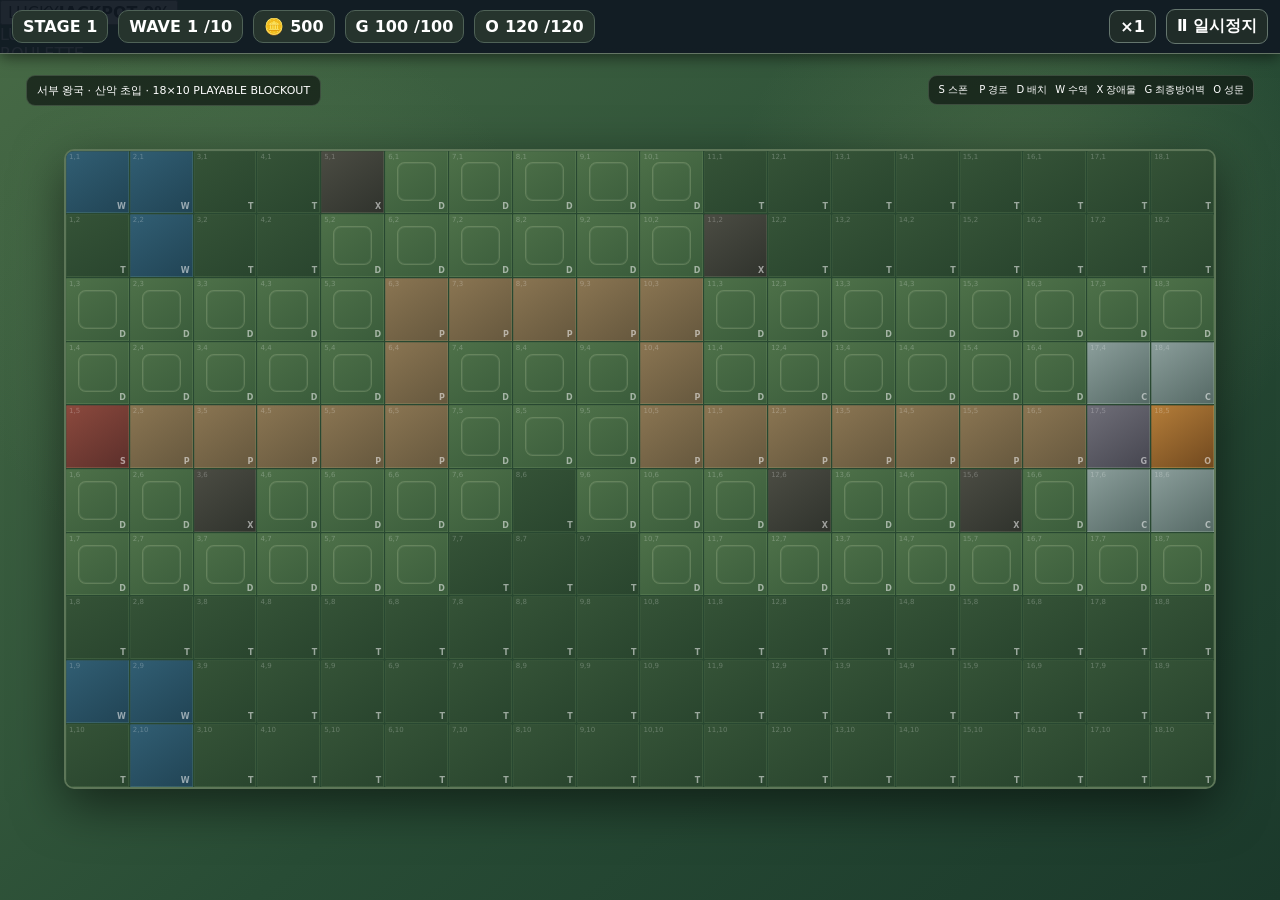
==== app/src/main/assets/index.html @ d170547a "ui: add Lucky Roulette overlay" ====
<!doctype html>
<html lang="ko">
<head>
<meta charset="utf-8">
<meta name="viewport" content="width=device-width,initial-scale=1,user-scalable=no,viewport-fit=cover">
<title>Lucky Girls Stage 1 Playable</title>
<link rel="stylesheet" href="css/game.css">
</head>
<body>
<div id="app">
<header id="topHUD">
  <div class="hudBox">STAGE 1</div>
  <div class="hudBox tdHud">WAVE <span id="wave">1</span>/10</div>
  <div class="hudBox tdHud">🪙 <span id="gold">500</span></div>
  <div class="hudBox tdHud">G <span id="gHp">100</span>/100</div>
  <div class="hudBox tdHud">O <span id="oHp">120</span>/120</div>
  <div class="hudGrow"></div>
  <button class="hudBtn" id="speed">×1</button>
  <button class="hudBtn rpgOnlyControl" id="autoBattle">AUTO OFF</button>
  <button class="hudBtn" id="pause">Ⅱ 일시정지</button>
</header>
<main id="battlefield">
  <div id="stageBanner">서부 왕국 · 산악 초입 · 18×10 PLAYABLE BLOCKOUT</div>
  <div id="legend">S 스폰 <span>P 경로</span><span>D 배치</span><span>W 수역</span><span>X 장애물</span><span>G 최종방어벽</span><span>O 성문</span></div>
  <div id="mapFrame">
    <div id="grid"><div id="unitLayer"></div><div id="enemyLayer"></div><div id="fxLayer"></div></div>
  </div>
</main>
<section id="rpgScreen" aria-hidden="true">
  <div id="rpgTransition" class="rpgTransition">
    <div id="rpgTransitionMessage"></div>
  </div>
  <div id="rpgArena">
    <div id="rpgBossStatus">
      <div id="rpgBossStatusLine"><strong id="rpgBossName">철각왕 브라움</strong><span id="rpgPhaseLabel">PHASE 1</span><span id="rpgBossHpText">0/0</span></div>
      <div id="rpgBossTopBar"><i id="rpgBossBarFill"></i></div>
    </div>
    <div id="rpgBoss">
      <div id="rpgBossBody">BOSS</div>
    </div>
    <div id="rpgHeroRow"></div>
  </div>
</section>
<div id="bottomUI">
  <button id="closeBottom">✕</button>
  <div id="contextTitle"></div>
  <div id="actions"></div>
</div>
<button id="luckyRouletteButton" class="luckyRouletteButton tdHud"><span>LUCKY</span><strong>JACKPOT <b id="luckyJackpotPct">0%</b></strong></button>
<div id="luckyModal" class="luckyModal" aria-hidden="true"><div class="luckyPanel"><div id="luckyWheel" class="luckyWheel"><div class="luckyWheelCore">LUCKY<br>ROULETTE</div></div><h2 id="luckyResultTitle">LUCKY ROULETTE</h2><div id="luckyResultSub">JACKPOT <b id="luckyModalPct">0%</b></div><div id="luckyRewardChoices" class="luckyRewardChoices"></div><button id="luckySpinButton" class="luckySpinButton">SPIN</button></div><div id="luckyFireworks" class="luckyFireworks"></div></div>
<div id="toast"></div>\n<div id="bossWarning"><div id="bossWarningTitle">⚠ WARNING</div><div id="bossWarningSub"></div></div>
</div>
<script src="js/game.js"></script>
</body>
</html>
---- app/src/main/assets/css/game.css ----
:root{
 --top:54px;--bottom:116px;
 --safe-top:env(safe-area-inset-top,0px);
 --safe-right:env(safe-area-inset-right,0px);
 --safe-bottom:env(safe-area-inset-bottom,0px);
 --safe-left:env(safe-area-inset-left,0px);
}
*{box-sizing:border-box}
html,body{margin:0;width:100%;height:100%;overflow:hidden;background:#15251c;color:#fff;font-family:system-ui,-apple-system,sans-serif;touch-action:manipulation}
button{font:inherit}
#app{width:100%;height:100%;position:relative;background:linear-gradient(#355e45,#203c2d 58%,#13251b)}
#topHUD{position:fixed;z-index:50;left:0;right:0;top:0;height:var(--top);display:flex;align-items:center;gap:10px;padding:6px 12px;background:#111923ef;border-bottom:1px solid #647565;box-shadow:0 3px 14px #0008}
.hudBox{display:flex;align-items:center;gap:6px;padding:6px 10px;border-radius:10px;background:#26342d;border:1px solid #4f6257;font-weight:800;white-space:nowrap}
.hudGrow{flex:1}
.hudBtn{border:1px solid #65766e;background:#202c28;color:white;border-radius:9px;padding:6px 10px;font-weight:900}
#battlefield{position:absolute;left:0;right:0;top:var(--top);bottom:0;overflow:hidden;background:
radial-gradient(circle at 20% 30%,#60875b55,transparent 25%),
radial-gradient(circle at 80% 20%,#7a976055,transparent 24%),
linear-gradient(140deg,#466945,#284c35 55%,#1b392b)}
#mapFrame{position:absolute;left:2.5%;right:2.5%;top:3%;bottom:5%;display:flex;align-items:center;justify-content:center}
#grid{position:relative;display:grid;grid-template-columns:repeat(18,1fr);grid-template-rows:repeat(10,1fr);gap:1px;width:min(94vw,calc(90vh * 1.8));aspect-ratio:18/10;border:2px solid #8ba07a88;border-radius:10px;overflow:hidden;box-shadow:0 16px 50px #0008;background:#284831}
.cell{position:relative;min-width:0;min-height:0;background:#40633d;border:1px solid #62805a33}
.cell.t{background:linear-gradient(145deg,#355337,#29452e)}
.cell.w{background:linear-gradient(145deg,#315e73,#214455)}
.cell.x{background:linear-gradient(145deg,#4b4c43,#30332d)}
.cell.d{background:linear-gradient(145deg,#4e7149,#3a5c3b)}
.cell.d:after{content:'';position:absolute;inset:18%;border:1px solid #b8cc9f44;border-radius:20%;box-shadow:inset 0 0 0 1px #ffffff10}
.cell.p{background:linear-gradient(145deg,#8a7552,#66583e)}
.cell.s{background:linear-gradient(145deg,#8b493d,#5c2f2b)}
.cell.c{background:linear-gradient(145deg,#8b9e9b,#556965)}
.cell.g{background:linear-gradient(145deg,#6f6e78,#464650)}
.cell.o{background:linear-gradient(145deg,#b47d39,#71491f)}
.cell.selected{outline:3px solid #ffe76b;outline-offset:-3px;z-index:5}
.cell.combo{box-shadow:inset 0 0 0 3px #ffd958,0 0 12px #ffd958aa;z-index:4}
.cell.deployable:not(.occupied){cursor:pointer}
.cell.deployable:not(.occupied):active{filter:brightness(1.25)}
.coord{position:absolute;left:2px;top:1px;font-size:7px;color:#ffffff42;pointer-events:none}
.tileLabel{position:absolute;right:2px;bottom:1px;font-size:8px;font-weight:900;color:#ffffff88}
#unitLayer,#enemyLayer,#fxLayer{position:absolute;inset:0;pointer-events:none}
.unitToken{position:absolute;transform:translate(-50%,-50%);width:4.8%;aspect-ratio:1;border-radius:50%;display:flex;align-items:center;justify-content:center;font-weight:900;font-size:clamp(10px,1.4vw,18px);border:2px solid #fff8;box-shadow:0 3px 8px #0009;pointer-events:none}
.unitToken.basic{background:#377ac9}
.unitToken.tier2{background:#7758c8}
.unitToken.tier3{background:#b86a35;box-shadow:0 0 12px #ffbd6b99}
.unitToken.hero{background:#d5aa35;color:#251b08;box-shadow:0 0 15px #ffd953}
.enemyToken{position:absolute;transform:translate(-50%,-50%);width:3.4%;aspect-ratio:1;border-radius:45%;background:#743b75;border:2px solid #d996d8;box-shadow:0 0 12px #a64ca4;font-size:clamp(8px,1.1vw,14px);display:flex;align-items:center;justify-content:center;font-weight:900}
.enemyToken.midboss{width:4.8%;background:#81502e;border-color:#ffd087;box-shadow:0 0 16px #ffbb55}
.enemyToken.boss{width:4.8%;background:#8b382f;border-color:#ffb070;box-shadow:0 0 22px #e04b35}
.hpbar{position:absolute;left:8%;right:8%;top:-14%;height:5px;background:#211;border-radius:8px;overflow:hidden}
.hpbar i{display:block;height:100%;background:#62e36a}
#bottomUI{position:fixed;z-index:60;left:0;right:0;bottom:0;min-height:var(--bottom);padding:8px 12px;background:#111821f2;border-top:1px solid #5d6b66;box-shadow:0 -4px 18px #000a;display:none}
#bottomUI.on{display:block}
#contextTitle{font-weight:900;margin-bottom:7px}
#actions{display:flex;gap:8px;overflow-x:auto;padding-bottom:3px}
.action{min-width:142px;border:1px solid #71847c;background:#27342f;color:#fff;border-radius:11px;padding:9px;text-align:left}
.action b{display:block;font-size:14px}.action small{display:block;color:#b8c5bf;margin-top:3px}
.action.heroAction{border-color:#e0bd4d;background:#4a3b1e}
.action:disabled{opacity:.42}
#closeBottom{position:absolute;right:10px;top:7px;border:0;background:#26322e;color:#fff;border-radius:8px;padding:5px 9px}
#toast{position:fixed;z-index:130;left:50%;top:calc(var(--top) + 8px);transform:translateX(-50%);background:#111c19f2;border:1px solid #8ea49a;padding:7px 14px;border-radius:9px;display:none;font-weight:900;box-shadow:0 3px 16px #0009;animation:topAlertBlink .55s steps(2,end) infinite}
#legend{position:absolute;z-index:20;right:1.5%;top:2%;font-size:10px;background:#101813b8;padding:7px 9px;border-radius:9px;border:1px solid #6e826f66;pointer-events:none}
#legend span{margin-left:8px}
#stageBanner{position:absolute;z-index:20;left:1.5%;top:2%;background:#101813b8;padding:7px 10px;border-radius:9px;border:1px solid #6e826f66;font-size:11px}
@media (max-height:520px){:root{--top:46px;--bottom:100px}.hudBox{padding:4px 8px;font-size:12px}.hudBtn{padding:4px 8px}.action{min-width:126px;padding:6px}.action b{font-size:12px}.action small{font-size:10px}}

#bossWarning{position:fixed;z-index:140;left:50%;top:calc(var(--top) + 8px);transform:translateX(-50%);min-width:min(68vw,760px);max-width:82vw;text-align:center;padding:8px 18px;border:2px solid #ffb25e;background:#140d0df2;box-shadow:0 3px 20px #000a,0 0 18px #ff3d2455;opacity:0;pointer-events:none;border-radius:10px}
#bossWarning.on{opacity:1;animation:topAlertBlink .55s steps(2,end) infinite}
#bossWarningTitle{font-size:clamp(18px,2.2vw,30px);font-weight:1000;letter-spacing:.05em;color:#ffcf77;text-shadow:0 0 12px #ff5522}
#bossWarningSub{margin-top:2px;font-size:clamp(10px,1.1vw,15px);font-weight:900;color:#fff}
@keyframes topAlertBlink{0%,49%{filter:brightness(1)}50%,100%{filter:brightness(1.35)}}

.cell.moveTarget{box-shadow:inset 0 0 0 3px #72d8ff,0 0 12px #72d8ffaa;z-index:4}
.cell.comboPlacement{outline:4px solid #ffd84d;outline-offset:-4px;box-shadow:inset 0 0 18px #ffd84d99,0 0 18px #ffd84dcc;z-index:7}

.rpgHud{display:none}
#rpgScreen{position:absolute;left:0;right:0;top:var(--top);bottom:0;display:none;overflow:hidden;background:linear-gradient(#301f23,#1c1820 52%,#11151c)}
#rpgScreen.on{display:block}
#rpgArena{position:absolute;inset:0;background:radial-gradient(circle at 50% 22%,#8c4e3e55,transparent 28%),linear-gradient(180deg,#402b31,#171a20 65%,#0d1117)}
#rpgPhaseLabel{position:absolute;top:3%;left:50%;transform:translateX(-50%);font-size:clamp(12px,1.4vw,18px);font-weight:1000;letter-spacing:.12em;color:#ffce8a}
#rpgBoss{position:absolute;left:50%;top:11%;transform:translateX(-50%);width:min(35vw,360px);text-align:center}
#rpgBossBody{margin:auto;width:42%;aspect-ratio:.72;border-radius:48% 48% 32% 32%;background:linear-gradient(#9e4b3b,#4c1f24);border:3px solid #e18a62;box-shadow:0 0 40px #db503966;display:flex;align-items:center;justify-content:center;font-weight:1000;font-size:clamp(18px,2.4vw,34px)}
#rpgBossBar{height:12px;margin-top:10px;background:#251316;border:1px solid #9d5e56;border-radius:8px;overflow:hidden}
#rpgBossBar i{display:block;height:100%;width:100%;background:linear-gradient(90deg,#b72f31,#e86a3d)}
#rpgHeroRow{position:absolute;left:6%;right:6%;bottom:5%;display:flex;justify-content:center;align-items:flex-end;gap:2%}
.rpgHeroCard{width:min(16vw,170px);min-width:100px;padding:8px;border:1px solid #6f7d86;border-radius:12px;background:#141b22e8;box-shadow:0 5px 18px #0009;text-align:center}
.rpgHeroCard.ko{opacity:.35;filter:grayscale(1)}
.rpgHeroFigure{margin:0 auto 5px;width:48%;aspect-ratio:.75;border-radius:45% 45% 28% 28%;background:linear-gradient(#d9b56e,#735028);border:2px solid #f0d18c;display:flex;align-items:center;justify-content:center;font-weight:1000;color:#251b08}
.rpgHeroName{font-weight:1000;font-size:13px}
.rpgHp,.rpgUlt{height:8px;margin-top:5px;background:#242b30;border-radius:5px;overflow:hidden}
.rpgHp i{display:block;height:100%;background:#5bd06a}
.rpgUlt i{display:block;height:100%;background:#e2bc46}
.rpgUltBtn{margin-top:6px;width:100%;padding:6px;border-radius:8px;border:1px solid #8d7940;background:#3d3219;color:#fff;font-weight:900}
.rpgUltBtn.ready{box-shadow:0 0 12px #ffd64f;animation:topAlertBlink .55s steps(2,end) infinite}
.rpgUltBtn:disabled{opacity:.4}
.rpgStatus{margin-top:4px;min-height:14px;font-size:10px;color:#c9d2d8}

.rpgTransition{position:absolute;inset:0;z-index:20;pointer-events:none;display:none}
.rpgTransition.on{display:block}
#rpgTransitionMessage{position:absolute;left:50%;top:calc(var(--top) + 10px);transform:translateX(-50%);padding:8px 18px;border-radius:10px;background:#121820f2;border:1px solid #8ea49a;font-weight:1000;letter-spacing:.04em;animation:topAlertBlink .55s steps(2,end) infinite;white-space:nowrap}
#rpgTransition.centerFlash #rpgTransitionMessage{top:50%;transform:translate(-50%,-50%);font-size:clamp(24px,4vw,48px);padding:14px 24px;border:2px solid #ffcc73;background:#1a1212f2;box-shadow:0 0 30px #ff6d3d66}
#rpgScreen.prep #rpgBoss{top:10%;transform:translateX(-50%) scale(.28)}
#rpgScreen.approach #rpgBoss{top:9%;transform:translateX(-50%) scale(.58)}
#rpgScreen.battle #rpgBoss{top:11%;transform:translateX(-50%) scale(1)}
#rpgScreen.prep #rpgHeroRow{bottom:6%}
#rpgScreen.prep .rpgHeroFigure{transform:rotateY(0deg) scale(1.02)}
#rpgScreen.approach .rpgHeroFigure,#rpgScreen.battle .rpgHeroFigure{transform:rotateY(180deg)}
#rpgScreen.transitionLock .rpgUltBtn{pointer-events:none}
#rpgBoss{transition:transform .45s ease,top .45s ease}
.rpgHeroFigure{transition:transform .35s ease}

/* RPG V1.1: one readable boss status panel, no duplicate tiny HUD */
#rpgBossStatus{position:absolute;z-index:12;left:12%;right:12%;top:2%;padding:7px 12px;border-radius:10px;background:#130f13e8;border:1px solid #9a6459;box-shadow:0 4px 16px #0009}
#rpgBossStatusLine{display:flex;align-items:center;gap:14px;font-size:clamp(12px,1.45vw,19px)}
#rpgBossStatusLine strong{font-size:clamp(15px,1.9vw,24px);flex:1}
#rpgBossHpText{font-weight:1000}
#rpgPhaseLabel{position:static;transform:none;font-size:clamp(11px,1.2vw,16px);color:#ffce8a}
#rpgBossTopBar{height:14px;margin-top:5px;background:#241015;border:1px solid #a65a54;border-radius:8px;overflow:hidden}
#rpgBossTopBar i{display:block;height:100%;width:100%;background:linear-gradient(90deg,#b52d31,#ec6b3c)}
#rpgBossBar{display:none}
#rpgBoss{top:14%}

/* TD boss defeat -> revival -> roar -> charge cinematic */
#battlefield.tdLocked{pointer-events:none}
.enemyToken.cinematicBoss{z-index:30;transition:transform .35s ease,filter .35s ease,box-shadow .35s ease}
.enemyToken.bossFallen{transform:translate(-50%,-50%) rotate(82deg) scale(.86);filter:brightness(.72)}
.enemyToken.bossRise{transform:translate(-50%,-50%) rotate(0deg) scale(1);box-shadow:0 0 30px #ff2d22,0 0 12px #ff0000 inset;filter:brightness(1.3)}
.enemyToken.bossRoar{animation:bossRoarShake .12s linear infinite;box-shadow:0 0 38px #ff3525}
.enemyToken.bossCharge{transition:left .8s cubic-bezier(.2,.8,.3,1),top .8s cubic-bezier(.2,.8,.3,1),transform .8s ease;transform:translate(-50%,-50%) scale(1.12)}
@keyframes bossRoarShake{0%,100%{margin-left:0}25%{margin-left:-5px}75%{margin-left:5px}}

/* 2s / 3s / 3s RPG scene pacing with fade out -> fade in */
#rpgArena,#rpgTransition{transition:opacity .35s ease}
#rpgScreen.sceneFade #rpgArena,#rpgScreen.sceneFade #rpgTransition{opacity:0}
#rpgScreen.prep #rpgBoss{top:15%}
#rpgScreen.approach #rpgBoss{top:14%}
#rpgScreen.battle #rpgBoss{top:14%}

/* RPG V1.2 boss charge / destruction / auto */
.rpgOnlyControl{display:none}
#autoBattle.on{border-color:#e6bd4b;background:#4a3a18;box-shadow:0 0 10px #e6bd4b66}
.enemyToken.bossCharge{
 transition:left 1.35s cubic-bezier(.12,.82,.25,1),top 1.35s cubic-bezier(.12,.82,.25,1),transform .2s ease !important;
 transform:translate(-50%,-50%) scale(1.18) !important;
 animation:bossChargePulse .16s linear infinite;
}
@keyframes bossChargePulse{0%,100%{filter:brightness(1.1)}50%{filter:brightness(1.55)}}
.unitToken.tdDestroyed{animation:tdUnitBreak .7s ease forwards}
.cell.tdStructureDestroyed{animation:tdStructureBreak .85s ease forwards}
@keyframes tdUnitBreak{
 0%{opacity:1;transform:translate(-50%,-50%) scale(1)}
 45%{opacity:1;transform:translate(-50%,-50%) scale(1.25) rotate(12deg);filter:brightness(1.8)}
 100%{opacity:0;transform:translate(-50%,-50%) scale(.2) rotate(55deg);filter:brightness(.5)}
}
@keyframes tdStructureBreak{
 0%{filter:brightness(1);box-shadow:inset 0 0 0 #0000}
 45%{filter:brightness(1.9);box-shadow:inset 0 0 22px #ff6b35}
 100%{filter:brightness(.35);box-shadow:inset 0 0 30px #160705}
}

/* UI spacing pass V1: full-bleed background, protected combat framing */
#topHUD{
 padding-left:calc(12px + var(--safe-left));
 padding-right:calc(12px + var(--safe-right));
 padding-top:calc(6px + var(--safe-top));
 height:calc(var(--top) + var(--safe-top));
}
#battlefield,#rpgScreen{top:calc(var(--top) + var(--safe-top))}

/* Keep the TD battlefield broad, but leave visual breathing room around units and edges. */
#mapFrame{
 left:calc(4% + var(--safe-left));
 right:calc(4% + var(--safe-right));
 top:5%;
 bottom:7%;
}
#grid{width:min(90vw,calc(84vh * 1.8))}
.unitToken{width:4.25%;font-size:clamp(9px,1.2vw,16px)}
.enemyToken{width:3.05%;font-size:clamp(8px,1vw,13px)}
.enemyToken.midboss,.enemyToken.boss{width:4.35%}
#stageBanner{left:calc(2% + var(--safe-left));top:2.5%}
#legend{right:calc(2% + var(--safe-right));top:2.5%}

/* Action sheet stays clear of gesture/navigation areas without pulling the map inward. */
#bottomUI{
 padding-left:calc(14px + var(--safe-left));
 padding-right:calc(14px + var(--safe-right));
 padding-bottom:calc(10px + var(--safe-bottom));
}
#actions{gap:10px}
.action{min-width:136px}

/* RPG: background remains full screen, combatants occupy a narrower central stage. */
#rpgBossStatus{
 left:calc(14% + var(--safe-left));
 right:calc(14% + var(--safe-right));
 top:2.5%;
}
#rpgScreen.battle #rpgBoss{top:16%;transform:translateX(-50%) scale(.90)}
#rpgScreen.approach #rpgBoss{top:15%;transform:translateX(-50%) scale(.54)}
#rpgScreen.prep #rpgBoss{top:16%;transform:translateX(-50%) scale(.26)}
#rpgHeroRow{
 left:calc(10% + var(--safe-left));
 right:calc(10% + var(--safe-right));
 bottom:calc(7% + var(--safe-bottom));
 gap:3%;
}
.rpgHeroCard{width:min(14.5vw,156px);min-width:94px;padding:7px}
.rpgHeroFigure{width:44%}
#rpgTransitionMessage{max-width:78vw;text-align:center;white-space:normal}

/* Landscape phones with short vertical space: prioritize separation over giant tokens/cards. */
@media (max-height:520px){
 #mapFrame{left:calc(4.5% + var(--safe-left));right:calc(4.5% + var(--safe-right));top:5%;bottom:8%}
 #grid{width:min(89vw,calc(82vh * 1.8))}
 .unitToken{width:4.1%}
 .enemyToken{width:2.95%}
 .enemyToken.midboss,.enemyToken.boss{width:4.2%}
 #rpgHeroRow{left:calc(11% + var(--safe-left));right:calc(11% + var(--safe-right));bottom:calc(6% + var(--safe-bottom));gap:3.2%}
 .rpgHeroCard{width:min(13.8vw,145px);min-width:88px;padding:6px}
 #rpgBossStatus{left:calc(15% + var(--safe-left));right:calc(15% + var(--safe-right))}
 #rpgScreen.battle #rpgBoss{top:17%;transform:translateX(-50%) scale(.86)}
}

/* TD combat effect engine V1 visual verification */
.enemyToken.hitFx-pierce{box-shadow:0 0 16px #b8e7ff,0 0 28px #7db9ff}
.enemyToken.hitFx-area{box-shadow:0 0 18px #ffd36f,0 0 34px #ff8b45}
.enemyToken.hitFx-dot{box-shadow:0 0 16px #d867ff,0 0 30px #9d38c7}
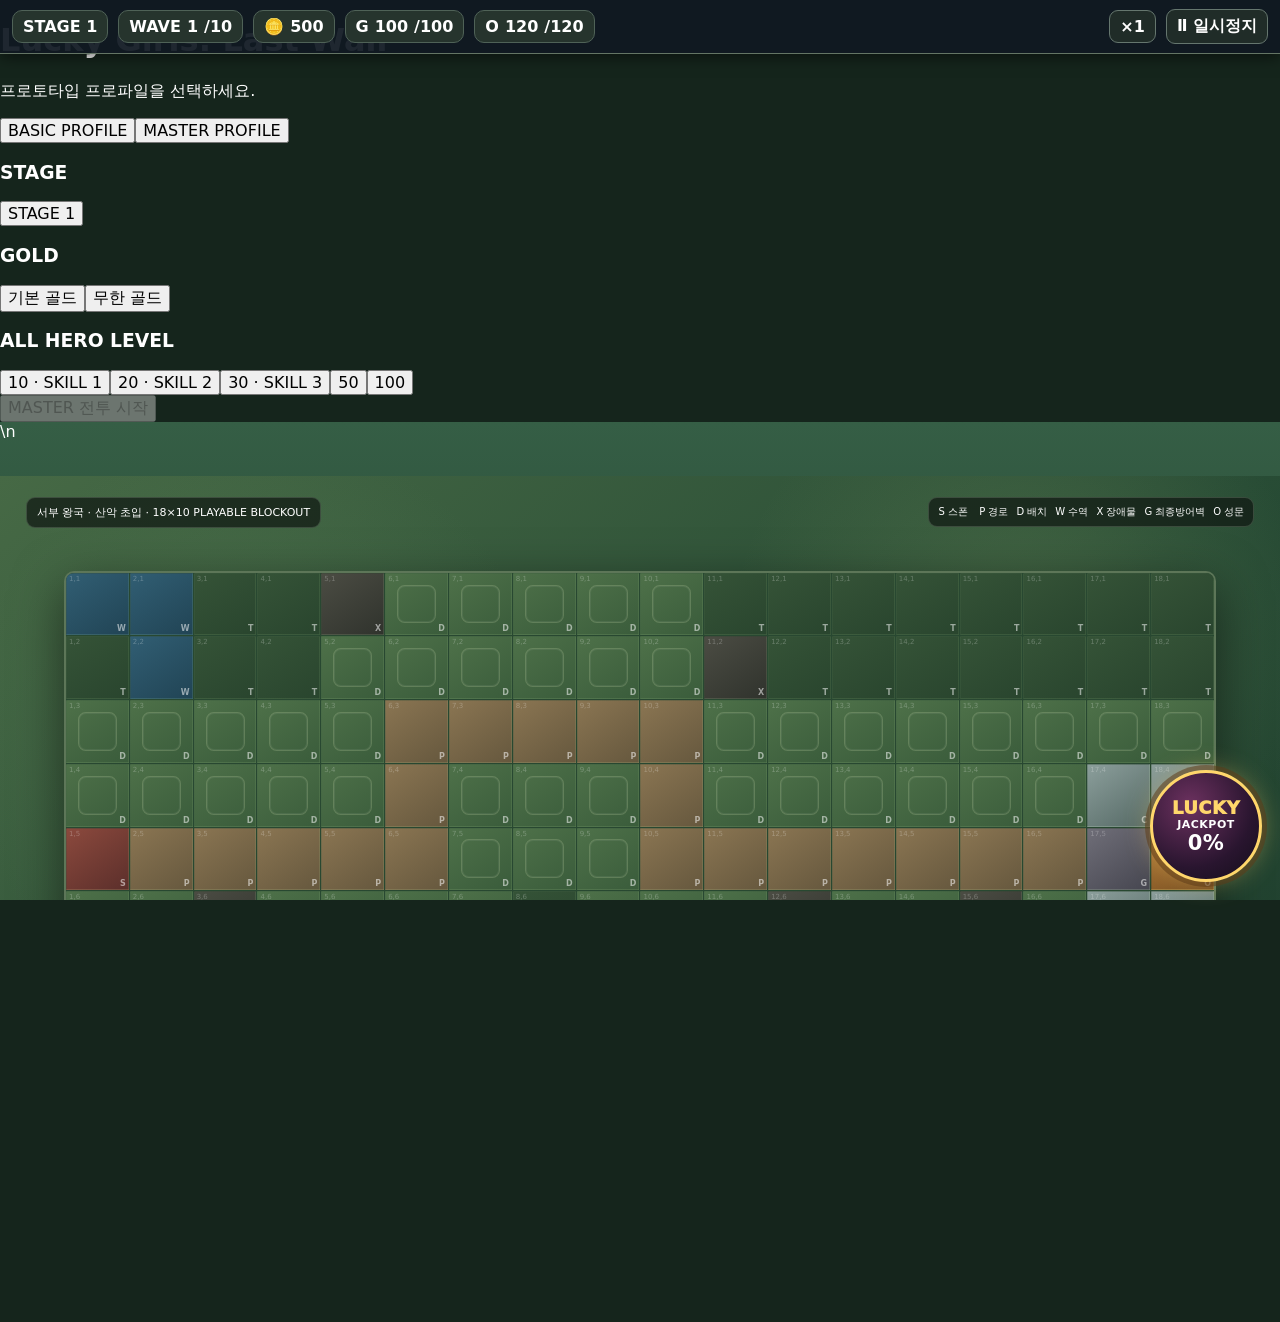
==== commit 94772018: "ui: add prototype profile and master setup lobby" ====
--- a/app/src/main/assets/index.html
+++ b/app/src/main/assets/index.html
@@ -7,7 +7,19 @@
 <link rel="stylesheet" href="css/game.css">
 </head>
 <body>
-<div id="app">
+<div id="prototypeLobby" class="prototypeLobby">
+ <div class="prototypeLobbyPanel">
+  <h1>Lucky Girls: Last Wall</h1><p id="profileStepText">프로토타입 프로파일을 선택하세요.</p>
+  <div id="profileChoice" class="prototypeChoices"><button data-profile="BASIC">BASIC PROFILE</button><button data-profile="MASTER">MASTER PROFILE</button></div>
+  <div id="masterSetup" class="masterSetup">
+   <h3>STAGE</h3><div class="prototypeChoices"><button class="selected" data-stage="1">STAGE 1</button></div>
+   <h3>GOLD</h3><div class="prototypeChoices"><button data-gold="BASIC">기본 골드</button><button data-gold="INFINITE">무한 골드</button></div>
+   <h3>ALL HERO LEVEL</h3><div class="prototypeChoices"><button data-level="10">10 · SKILL 1</button><button data-level="20">20 · SKILL 2</button><button data-level="30">30 · SKILL 3</button><button data-level="50">50</button><button data-level="100">100</button></div>
+   <button id="masterStart" class="prototypeStart" disabled>MASTER 전투 시작</button>
+  </div>
+ </div>
+</div>
+<div id="app" class="prototypeBattleHidden">
 <header id="topHUD">
   <div class="hudBox">STAGE 1</div>
   <div class="hudBox tdHud">WAVE <span id="wave">1</span>/10</div>
--- a/app/src/main/assets/css/game.css
+++ b/app/src/main/assets/css/game.css
@@ -224,3 +224,16 @@
 .enemyToken.hitFx-pierce{box-shadow:0 0 16px #b8e7ff,0 0 28px #7db9ff}
 .enemyToken.hitFx-area{box-shadow:0 0 18px #ffd36f,0 0 34px #ff8b45}
 .enemyToken.hitFx-dot{box-shadow:0 0 16px #d867ff,0 0 30px #9d38c7}
+
+/* Lucky Roulette V1 */
+.luckyRouletteButton{position:fixed;right:calc(18px + var(--safe-right));bottom:calc(18px + var(--safe-bottom));z-index:55;width:112px;height:112px;border-radius:50%;border:3px solid #ffd66b;background:radial-gradient(circle at 35% 30%,#6c315f,#29152f 62%,#130d19);color:#fff;box-shadow:0 0 0 5px #5c3a1888,0 0 26px #ffd66b66;font-weight:1000;letter-spacing:.03em}
+.luckyRouletteButton span{display:block;color:#ffd66b;font-size:18px}.luckyRouletteButton strong{display:block;font-size:11px}.luckyRouletteButton b{display:block;font-size:21px;color:#fff}
+.luckyModal{display:none;position:fixed;inset:0;z-index:100;background:#090710dc;align-items:center;justify-content:center}.luckyModal.on{display:flex}
+.luckyPanel{width:min(720px,90vw);min-height:420px;padding:24px;border:2px solid #ffd66b;border-radius:22px;background:linear-gradient(180deg,#29152f,#120d19);text-align:center;box-shadow:0 0 44px #ffd66b55}
+.luckyWheel{width:190px;height:190px;margin:0 auto 12px;border-radius:50%;border:8px solid #ffd66b;background:conic-gradient(#f3b43b 0 25%,#a650a0 25% 50%,#4f83d1 50% 75%,#31313a 75%);display:flex;align-items:center;justify-content:center;box-shadow:0 0 30px #0008}
+.luckyWheel.spinning{animation:luckySpin .95s cubic-bezier(.2,.8,.2,1) 2}.luckyWheelCore{width:92px;height:92px;border-radius:50%;background:#17101d;border:4px solid #fff;display:flex;align-items:center;justify-content:center;font-weight:1000;line-height:1.1}
+@keyframes luckySpin{to{transform:rotate(1080deg)}}
+.luckyRewardChoices{display:flex;flex-wrap:wrap;gap:10px;justify-content:center;margin:16px auto}.luckyRewardChoices button,.luckySpinButton{border:1px solid #ffd66b;border-radius:12px;background:#38213e;color:#fff;padding:12px 16px;font-weight:900}.luckyRewardChoices button{min-width:150px}.luckySpinButton{font-size:20px;min-width:160px}
+.luckyFireworks.on{position:absolute;inset:0;pointer-events:none;background:radial-gradient(circle at 20% 30%,#fff 0 2px,transparent 3px),radial-gradient(circle at 75% 25%,#ffd66b 0 3px,transparent 4px),radial-gradient(circle at 60% 70%,#fff 0 2px,transparent 3px);animation:luckyFireworks .7s ease 2}
+@keyframes luckyFireworks{0%{opacity:0;transform:scale(.5)}50%{opacity:1}100%{opacity:0;transform:scale(1.3)}}
+@media (max-height:520px){.luckyRouletteButton{width:86px;height:86px}.luckyRouletteButton span{font-size:14px}.luckyRouletteButton b{font-size:17px}.luckyPanel{min-height:330px;padding:12px}.luckyWheel{width:130px;height:130px}.luckyWheelCore{width:68px;height:68px;font-size:11px}}
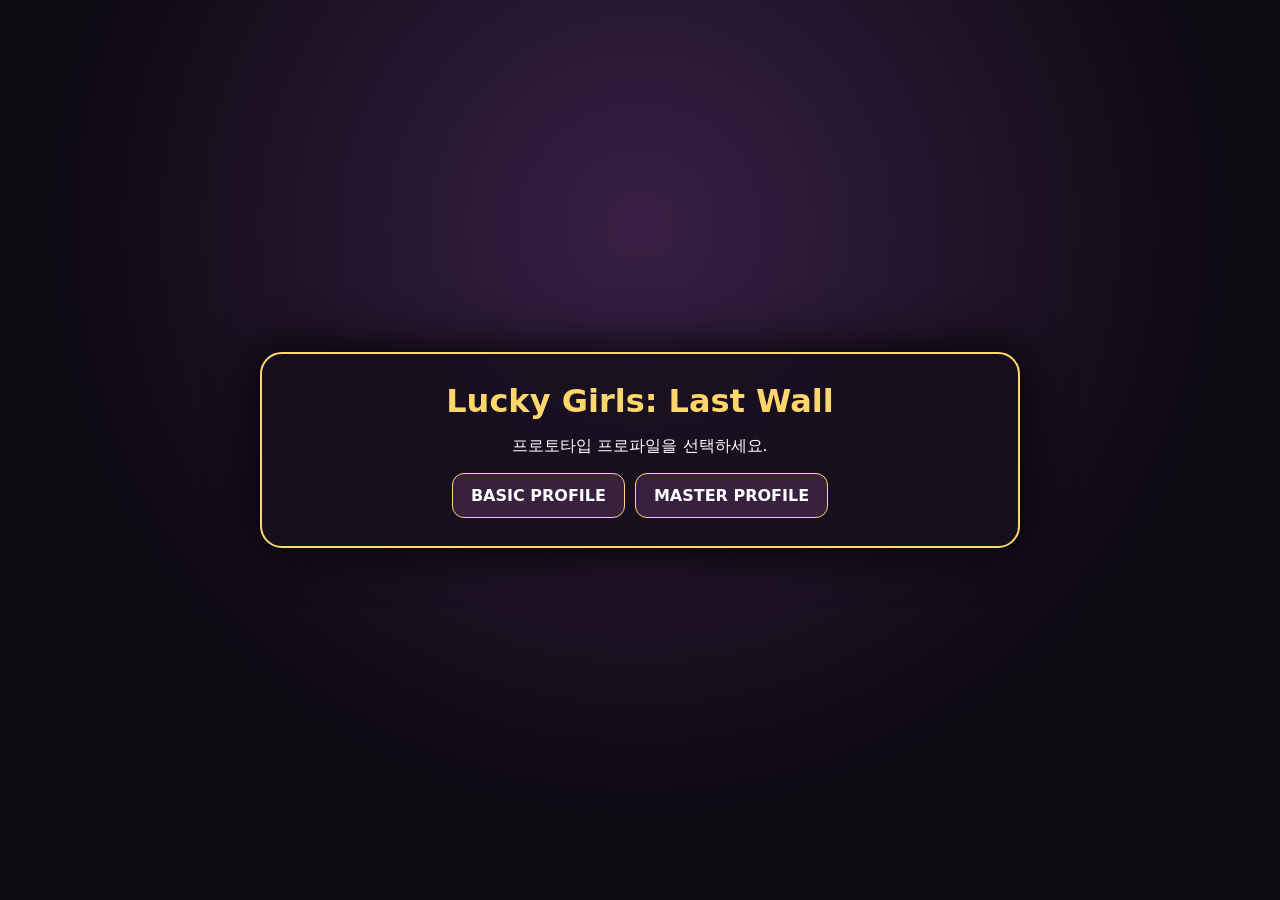
==== commit a7c8c0df: "ui: expose Stage 1-6 MASTER selector with planned stages locked" ====
--- a/app/src/main/assets/index.html
+++ b/app/src/main/assets/index.html
@@ -12,7 +12,7 @@
   <h1>Lucky Girls: Last Wall</h1><p id="profileStepText">프로토타입 프로파일을 선택하세요.</p>
   <div id="profileChoice" class="prototypeChoices"><button data-profile="BASIC">BASIC PROFILE</button><button data-profile="MASTER">MASTER PROFILE</button></div>
   <div id="masterSetup" class="masterSetup">
-   <h3>STAGE</h3><div class="prototypeChoices"><button class="selected" data-stage="1">STAGE 1</button></div>
+   <h3>STAGE</h3><div class="prototypeChoices stageChoices"><button class="selected" data-stage="1">STAGE 1</button><button data-stage="2" disabled>STAGE 2 · 준비중</button><button data-stage="3" disabled>STAGE 3 · 준비중</button><button data-stage="4" disabled>STAGE 4 · 준비중</button><button data-stage="5" disabled>STAGE 5 · 준비중</button><button data-stage="6" disabled>STAGE 6 · 준비중</button></div>
    <h3>GOLD</h3><div class="prototypeChoices"><button data-gold="BASIC">기본 골드</button><button data-gold="INFINITE">무한 골드</button></div>
    <h3>ALL HERO LEVEL</h3><div class="prototypeChoices"><button data-level="10">10 · SKILL 1</button><button data-level="20">20 · SKILL 2</button><button data-level="30">30 · SKILL 3</button><button data-level="50">50</button><button data-level="100">100</button></div>
    <button id="masterStart" class="prototypeStart" disabled>MASTER 전투 시작</button>
--- a/app/src/main/assets/css/game.css
+++ b/app/src/main/assets/css/game.css
@@ -237,3 +237,11 @@
 .luckyFireworks.on{position:absolute;inset:0;pointer-events:none;background:radial-gradient(circle at 20% 30%,#fff 0 2px,transparent 3px),radial-gradient(circle at 75% 25%,#ffd66b 0 3px,transparent 4px),radial-gradient(circle at 60% 70%,#fff 0 2px,transparent 3px);animation:luckyFireworks .7s ease 2}
 @keyframes luckyFireworks{0%{opacity:0;transform:scale(.5)}50%{opacity:1}100%{opacity:0;transform:scale(1.3)}}
 @media (max-height:520px){.luckyRouletteButton{width:86px;height:86px}.luckyRouletteButton span{font-size:14px}.luckyRouletteButton b{font-size:17px}.luckyPanel{min-height:330px;padding:12px}.luckyWheel{width:130px;height:130px}.luckyWheelCore{width:68px;height:68px;font-size:11px}}
+
+/* Prototype profile lobby */
+.prototypeBattleHidden{display:none!important}
+.prototypeLobby{position:fixed;inset:0;z-index:300;background:radial-gradient(circle at 50% 25%,#382044,#0c0911 65%);display:flex;align-items:center;justify-content:center;color:#fff}
+.prototypeLobby.off{display:none}.prototypeLobbyPanel{width:min(760px,92vw);max-height:90vh;overflow:auto;padding:28px;border:2px solid #ffd66b;border-radius:22px;background:#17101ddd;text-align:center;box-shadow:0 0 50px #000}
+.prototypeLobby h1{margin:0 0 8px;color:#ffd66b}.prototypeLobby h3{margin:18px 0 8px;color:#ffd66b}.prototypeChoices{display:flex;flex-wrap:wrap;justify-content:center;gap:10px}
+.prototypeChoices button,.prototypeStart{padding:12px 18px;border:1px solid #ffd66b;border-radius:12px;background:#38213e;color:#fff;font-weight:900}.prototypeChoices button.selected{background:#8a5a19;box-shadow:0 0 16px #ffd66b66}
+.masterSetup{display:none;margin-top:18px}.masterSetup.on{display:block}.prototypeStart{margin-top:22px;font-size:18px}.prototypeStart:disabled{opacity:.35}
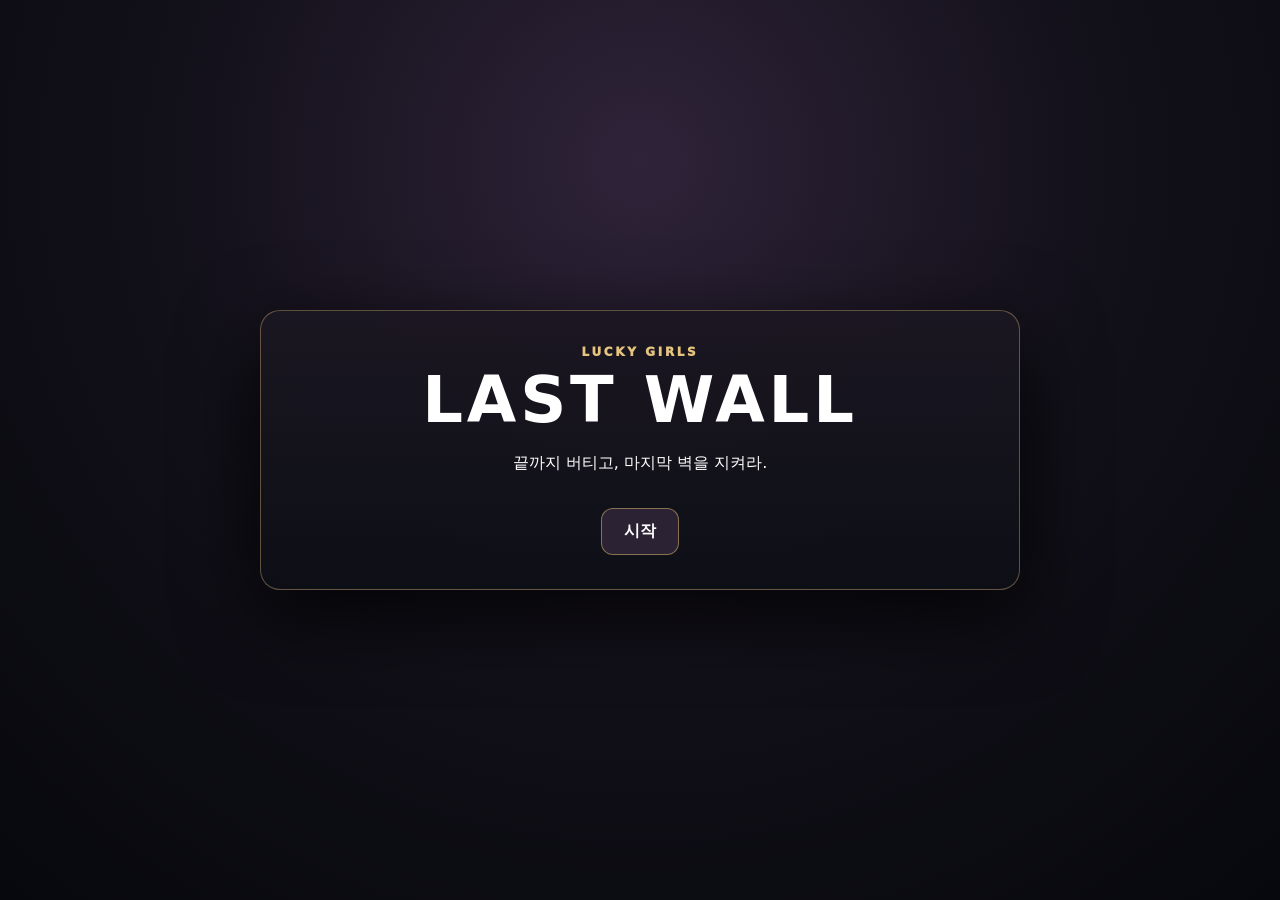
==== commit 68ada7fc: "feat: implement master-locked UI V1 flow and HUD" ====
--- a/app/src/main/assets/index.html
+++ b/app/src/main/assets/index.html
@@ -3,41 +3,132 @@
 <head>
 <meta charset="utf-8">
 <meta name="viewport" content="width=device-width,initial-scale=1,user-scalable=no,viewport-fit=cover">
-<title>Lucky Girls Stage 1 Playable</title>
+<title>Lucky Girls: Last Wall</title>
 <link rel="stylesheet" href="css/game.css">
 </head>
 <body>
-<div id="prototypeLobby" class="prototypeLobby">
+<div id="uiV1Flow" class="uiV1Flow">
+  <section class="flowScreen active" data-flow-screen="title">
+    <div class="flowHero">
+      <div class="eyebrow">LUCKY GIRLS</div>
+      <h1>LAST WALL</h1>
+      <p>끝까지 버티고, 마지막 벽을 지켜라.</p>
+      <button class="flowPrimary" data-flow-go="lobby">시작</button>
+    </div>
+  </section>
+  <section class="flowScreen" data-flow-screen="lobby">
+    <div class="flowPanel">
+      <button class="flowBack" data-flow-go="title">←</button>
+      <div class="eyebrow">LOBBY</div><h2>전투 본부</h2>
+      <div class="flowCards">
+        <button class="flowCard" data-flow-go="story"><strong>스토리 모드</strong><span>지역을 선택하고 전선을 진행합니다.</span></button>
+        <button class="flowCard muted" id="openTestProfile"><strong>테스트 프로파일</strong><span>개발용 조건 설정</span></button>
+      </div>
+    </div>
+  </section>
+  <section class="flowScreen" data-flow-screen="story">
+    <div class="flowPanel">
+      <button class="flowBack" data-flow-go="lobby">←</button>
+      <div class="eyebrow">STORY MODE</div><h2>세계 전선</h2>
+      <p class="flowLead">해금된 지역을 선택해 지역별 스테이지 전선으로 이동합니다.</p>
+      <button class="flowPrimary" data-flow-go="world">월드맵 열기</button>
+    </div>
+  </section>
+  <section class="flowScreen" data-flow-screen="world">
+    <div class="flowPanel wide">
+      <button class="flowBack" data-flow-go="story">←</button>
+      <div class="eyebrow">WORLD MAP</div><h2>에르세리아 전선</h2>
+      <div class="worldRegions">
+        <button class="worldRegion unlocked" data-flow-go="local"><strong>해륜 황국</strong><span>현재 전선 · 진입 가능</span></button>
+        <div class="worldRegion locked"><strong>생아트르크 교황령</strong><span>LOCKED · 진행 데이터 대기</span></div>
+      </div>
+    </div>
+  </section>
+  <section class="flowScreen" data-flow-screen="local">
+    <div class="flowPanel wide">
+      <button class="flowBack" data-flow-go="world">←</button>
+      <div class="eyebrow">LOCAL STAGE DETAIL</div><h2>해륜 황국 · 서부 전선</h2>
+      <div class="localSummary"><span>진행 스테이지 1</span><span>보스 정보 연결됨</span><span>보상 세부 DATA_PENDING</span></div>
+      <button class="flowPrimary" data-flow-go="stage">스테이지 선택</button>
+    </div>
+  </section>
+  <section class="flowScreen" data-flow-screen="stage">
+    <div class="flowPanel wide">
+      <button class="flowBack" data-flow-go="local">←</button>
+      <div class="eyebrow">STAGE SELECT</div><h2>서부 전선</h2>
+      <div class="stageSelectGrid">
+        <button class="stageSelectCard selected" data-flow-go="prep"><strong>STAGE 1</strong><span>산악 초입</span></button>
+        <div class="stageSelectCard locked"><strong>STAGE 2</strong><span>준비중</span></div>
+        <div class="stageSelectCard locked"><strong>STAGE 3</strong><span>준비중</span></div>
+      </div>
+    </div>
+  </section>
+  <section class="flowScreen" data-flow-screen="prep">
+    <div class="flowPanel wide battlePrep">
+      <button class="flowBack" data-flow-go="stage">←</button>
+      <div class="eyebrow">BATTLE PREP</div><h2>STAGE 1 · 산악 초입</h2>
+      <div class="prepGrid">
+        <article><h3>목표</h3><p>최종 방어선을 지키고 TD 보스를 격파한 뒤 RPG 결전을 완료하십시오.</p></article>
+        <article><h3>적 특성</h3><p>웨이브 진행에 따라 정예/중간보스/보스가 등장합니다.</p></article>
+        <article><h3>보스 특성</h3><p>철각왕 브라움 · RPG 전환 후 페이즈 전투.</p></article>
+        <article><h3>보상</h3><p>DATA_PENDING · 권위 데이터가 들어오면 표시됩니다.</p></article>
+        <article><h3>특수 규칙</h3><p>TD 활성 영웅 최대 5명. TD 종료 시 남은 영웅이 RPG에 그대로 참가합니다.</p></article>
+      </div>
+      <button id="uiV1StartBattle" class="flowPrimary">전투 시작</button>
+    </div>
+  </section>
+</div>
+
+<div id="prototypeLobby" class="prototypeLobby off">
  <div class="prototypeLobbyPanel">
+  <button id="closeTestProfile" class="flowBack">←</button>
   <h1>Lucky Girls: Last Wall</h1><p id="profileStepText">프로토타입 프로파일을 선택하세요.</p>
   <div id="profileChoice" class="prototypeChoices"><button data-profile="BASIC">BASIC PROFILE</button><button data-profile="MASTER">MASTER PROFILE</button></div>
   <div id="masterSetup" class="masterSetup">
-   <h3>STAGE</h3><div class="prototypeChoices stageChoices"><button class="selected" data-stage="1">STAGE 1</button><button data-stage="2" disabled>STAGE 2 · 준비중</button><button data-stage="3" disabled>STAGE 3 · 준비중</button><button data-stage="4" disabled>STAGE 4 · 준비중</button><button data-stage="5" disabled>STAGE 5 · 준비중</button><button data-stage="6" disabled>STAGE 6 · 준비중</button></div>
+   <h3>WORLD / LOCAL MAP / MODE</h3><div class="prototypeMapPath">WORLD 01 · LOCAL MAP 01 · NORMAL</div><h3>STAGE MAP</h3><div class="prototypeChoices stageChoices"><button class="selected" data-stage="1">STAGE 1</button><button data-stage="2" disabled>STAGE 2 · 준비중</button><button data-stage="3" disabled>STAGE 3 · 준비중</button><button data-stage="4" disabled>STAGE 4 · 준비중</button><button data-stage="5" disabled>STAGE 5 · 준비중</button></div><div class="prototypeMapPath">HARD · 로컬맵별 가변 스테이지 수 · 확정 맵 데이터 연동 예정</div>
    <h3>GOLD</h3><div class="prototypeChoices"><button data-gold="BASIC">기본 골드</button><button data-gold="INFINITE">무한 골드</button></div>
    <h3>ALL HERO LEVEL</h3><div class="prototypeChoices"><button data-level="10">10 · SKILL 1</button><button data-level="20">20 · SKILL 2</button><button data-level="30">30 · SKILL 3</button><button data-level="50">50</button><button data-level="100">100</button></div>
    <button id="masterStart" class="prototypeStart" disabled>MASTER 전투 시작</button>
   </div>
  </div>
 </div>
+
 <div id="app" class="prototypeBattleHidden">
 <header id="topHUD">
-  <div class="hudBox">STAGE 1</div>
-  <div class="hudBox tdHud">WAVE <span id="wave">1</span>/10</div>
-  <div class="hudBox tdHud">🪙 <span id="gold">500</span></div>
-  <div class="hudBox tdHud">G <span id="gHp">100</span>/100</div>
-  <div class="hudBox tdHud">O <span id="oHp">120</span>/120</div>
-  <div class="hudGrow"></div>
-  <button class="hudBtn" id="speed">×1</button>
-  <button class="hudBtn rpgOnlyControl" id="autoBattle">AUTO OFF</button>
-  <button class="hudBtn" id="pause">Ⅱ 일시정지</button>
+  <div class="hudLeft">
+    <div class="hudStage">STAGE 1</div>
+    <div class="hudWave tdHud">WAVE <span id="wave">1</span>/10</div>
+  </div>
+  <div id="hudWarningLane" class="hudWarningLane">전선 안정</div>
+  <div class="hudRight">
+    <div class="hudBox tdHud">GOLD <span id="gold">500</span></div>
+    <div class="hudBox tdHud">HERO <span id="heroCountHud">0</span>/5</div>
+    <button class="hudBtn" id="speed">×1</button>
+    <button class="hudBtn rpgOnlyControl" id="autoBattle">AUTO OFF</button>
+    <button class="hudBtn" id="pause">Ⅱ 일시정지</button>
+  </div>
 </header>
+
+<div id="defenseStatus" class="defenseStatus tdHud">
+  <div><span>최종 방어벽</span><strong><span id="gHp">100</span>/100</strong></div>
+  <div><span>성문 코어</span><strong><span id="oHp">120</span>/120</strong></div>
+</div>
+
 <main id="battlefield">
-  <div id="stageBanner">서부 왕국 · 산악 초입 · 18×10 PLAYABLE BLOCKOUT</div>
+  <div id="stageBanner">산악 초입</div>
   <div id="legend">S 스폰 <span>P 경로</span><span>D 배치</span><span>W 수역</span><span>X 장애물</span><span>G 최종방어벽</span><span>O 성문</span></div>
   <div id="mapFrame">
     <div id="grid"><div id="unitLayer"></div><div id="enemyLayer"></div><div id="fxLayer"></div></div>
   </div>
 </main>
+
+<div id="heroStrip" class="heroStrip tdHud"></div>
+<button id="heroBrowserButton" class="heroBrowserButton tdHud">영웅 빌드</button>
+<aside id="heroBrowser" class="heroBrowser tdHud" aria-hidden="true">
+  <div class="heroBrowserHead"><div><span>HERO BUILD</span><strong>보유 영웅 레시피</strong></div><button id="heroBrowserClose">✕</button></div>
+  <div id="heroBrowserList" class="heroBrowserList"></div>
+</aside>
+
 <section id="rpgScreen" aria-hidden="true">
   <div id="rpgTransition" class="rpgTransition">
     <div id="rpgTransitionMessage"></div>
@@ -46,13 +137,27 @@
     <div id="rpgBossStatus">
       <div id="rpgBossStatusLine"><strong id="rpgBossName">철각왕 브라움</strong><span id="rpgPhaseLabel">PHASE 1</span><span id="rpgBossHpText">0/0</span></div>
       <div id="rpgBossTopBar"><i id="rpgBossBarFill"></i></div>
+      <div id="rpgCastBar" class="rpgCastBar" aria-hidden="true"><span id="rpgCastName">SKILL</span><i id="rpgCastFill"></i><b id="rpgCastMeta"></b></div>
     </div>
-    <div id="rpgBoss">
-      <div id="rpgBossBody">BOSS</div>
-    </div>
+    <div id="rpgBoss"><div id="rpgBossBody">BOSS</div></div>
     <div id="rpgHeroRow"></div>
   </div>
 </section>
+
+<section id="resultScreen" class="resultScreen" aria-hidden="true">
+  <div class="resultPanel">
+    <div id="resultEyebrow" class="eyebrow">RESULT</div>
+    <h2 id="resultTitle">STAGE CLEAR</h2>
+    <p id="resultReason"></p>
+    <div id="resultMeta" class="resultMeta"></div>
+    <div class="resultActions">
+      <button id="resultNext" class="flowPrimary">다음 스테이지</button>
+      <button id="resultStageSelect">스테이지 선택</button>
+      <button id="resultRetry">재도전</button>
+    </div>
+  </div>
+</section>
+
 <div id="bottomUI">
   <button id="closeBottom">✕</button>
   <div id="contextTitle"></div>
@@ -60,8 +165,9 @@
 </div>
 <button id="luckyRouletteButton" class="luckyRouletteButton tdHud"><span>LUCKY</span><strong>JACKPOT <b id="luckyJackpotPct">0%</b></strong></button>
 <div id="luckyModal" class="luckyModal" aria-hidden="true"><div class="luckyPanel"><div id="luckyWheel" class="luckyWheel"><div class="luckyWheelCore">LUCKY<br>ROULETTE</div></div><h2 id="luckyResultTitle">LUCKY ROULETTE</h2><div id="luckyResultSub">JACKPOT <b id="luckyModalPct">0%</b></div><div id="luckyRewardChoices" class="luckyRewardChoices"></div><button id="luckySpinButton" class="luckySpinButton">SPIN</button></div><div id="luckyFireworks" class="luckyFireworks"></div></div>
-<div id="toast"></div>\n<div id="bossWarning"><div id="bossWarningTitle">⚠ WARNING</div><div id="bossWarningSub"></div></div>
+<div id="toast"></div>
+<div id="bossWarning"><div id="bossWarningTitle">⚠ WARNING</div><div id="bossWarningSub"></div></div>
 </div>
 <script src="js/game.js"></script>
 </body>
-</html>+</html>
--- a/app/src/main/assets/css/game.css
+++ b/app/src/main/assets/css/game.css
@@ -245,3 +245,80 @@
 .prototypeLobby h1{margin:0 0 8px;color:#ffd66b}.prototypeLobby h3{margin:18px 0 8px;color:#ffd66b}.prototypeChoices{display:flex;flex-wrap:wrap;justify-content:center;gap:10px}
 .prototypeChoices button,.prototypeStart{padding:12px 18px;border:1px solid #ffd66b;border-radius:12px;background:#38213e;color:#fff;font-weight:900}.prototypeChoices button.selected{background:#8a5a19;box-shadow:0 0 16px #ffd66b66}
 .masterSetup{display:none;margin-top:18px}.masterSetup.on{display:block}.prototypeStart{margin-top:22px;font-size:18px}.prototypeStart:disabled{opacity:.35}
+
+/* UI V1 */
+.uiV1Flow{position:fixed;inset:0;z-index:360;background:radial-gradient(circle at 50% 18%,#2f2339 0,#121019 48%,#07080d 100%);color:#fff;display:block}
+.uiV1Flow.off{display:none}
+.flowScreen{position:absolute;inset:0;display:none;align-items:center;justify-content:center;padding:max(24px,env(safe-area-inset-top)) max(28px,env(safe-area-inset-right)) max(24px,env(safe-area-inset-bottom)) max(28px,env(safe-area-inset-left))}
+.flowScreen.active{display:flex}
+.flowHero,.flowPanel{width:min(760px,92vw);padding:34px;border:1px solid #d8b77866;border-radius:20px;background:linear-gradient(180deg,#1b1721ee,#0d0f16ee);box-shadow:0 24px 80px #000c}
+.flowHero{text-align:center}
+.flowHero h1,.flowPanel h2{margin:4px 0 10px;font-size:clamp(32px,5vw,64px);letter-spacing:.06em}
+.flowPanel h2{font-size:clamp(26px,3.2vw,42px)}
+.flowPanel.wide{width:min(1040px,94vw)}
+.eyebrow{font-size:12px;font-weight:1000;letter-spacing:.22em;color:#e5c47f}
+.flowLead{color:#c7c5ce}
+.flowPrimary,.flowCard,.worldRegion,.stageSelectCard,.resultActions button{border:1px solid #d9b86f88;border-radius:12px;background:#2b2334;color:#fff}
+.flowPrimary{padding:12px 22px;font-weight:1000;font-size:16px;margin-top:18px}
+.flowBack{position:absolute;margin:-8px 0 0 -8px;border:0;background:#0008;color:#fff;border-radius:10px;padding:8px 12px}
+.flowCards,.worldRegions,.stageSelectGrid,.prepGrid{display:grid;gap:12px;margin-top:20px}
+.flowCards{grid-template-columns:repeat(2,minmax(0,1fr))}
+.flowCard,.worldRegion,.stageSelectCard{text-align:left;padding:18px}
+.flowCard strong,.worldRegion strong,.stageSelectCard strong{display:block;font-size:18px}
+.flowCard span,.worldRegion span,.stageSelectCard span{display:block;margin-top:6px;color:#bbb7c4;font-size:12px}
+.flowCard.muted,.worldRegion.locked,.stageSelectCard.locked{opacity:.5}
+.worldRegions{grid-template-columns:repeat(2,minmax(0,1fr))}
+.worldRegion.unlocked,.stageSelectCard.selected{box-shadow:inset 0 0 0 1px #f1cb79,0 0 22px #e7b34b22}
+.localSummary{display:flex;gap:10px;flex-wrap:wrap;margin:18px 0}
+.localSummary span{padding:8px 10px;border-radius:999px;background:#ffffff10;border:1px solid #ffffff18;font-size:12px}
+.stageSelectGrid{grid-template-columns:repeat(3,minmax(0,1fr))}
+.prepGrid{grid-template-columns:repeat(2,minmax(0,1fr))}
+.prepGrid article{padding:14px;border-radius:12px;background:#ffffff08;border:1px solid #ffffff12}
+.prepGrid article:last-child{grid-column:1/-1}
+.prepGrid h3{margin:0 0 6px;color:#f1ca7b}
+.prepGrid p{margin:0;color:#d2cfda;line-height:1.45}
+#topHUD{display:flex;align-items:center;gap:12px;padding-left:max(12px,env(safe-area-inset-left));padding-right:max(12px,env(safe-area-inset-right))}
+.hudLeft,.hudRight{display:flex;align-items:center;gap:8px}
+.hudRight{margin-left:auto}
+.hudStage{font-weight:1000;color:#f2d38b}
+.hudWave{font-weight:900}
+.hudWarningLane{position:absolute;left:50%;transform:translateX(-50%);min-width:220px;text-align:center;font-weight:900;color:#f0cf8a;pointer-events:none}
+.defenseStatus{position:fixed;z-index:70;left:max(12px,env(safe-area-inset-left));top:calc(var(--top) + 8px);display:flex;gap:8px}
+.defenseStatus>div{min-width:120px;padding:7px 10px;border-radius:9px;background:#0d1219d9;border:1px solid #78909c55}
+.defenseStatus span{display:block;font-size:10px;color:#aeb7c2}.defenseStatus strong{font-size:12px}
+#legend{display:none!important}
+.coord,.tileLabel{display:none!important}
+#stageBanner{opacity:.75;font-size:10px;pointer-events:none}
+.heroStrip{position:fixed;z-index:65;left:50%;transform:translateX(-50%);bottom:12px;display:flex;gap:6px;pointer-events:none}
+.heroSlot{width:54px;height:54px;border-radius:10px;border:1px solid #d1b76c55;background:#111722d9;padding:5px;display:flex;flex-direction:column;justify-content:center;align-items:center}
+.heroSlot.filled{border-color:#e7c36f;box-shadow:0 0 16px #e7b64d22}
+.heroSlot strong{font-size:10px}.heroSlot span{font-size:9px;color:#aaa}.heroSlot.empty{opacity:.45}
+.heroBrowserButton{position:fixed;z-index:68;right:max(118px,calc(env(safe-area-inset-right) + 118px));bottom:18px;border:1px solid #d3b86c88;border-radius:10px;background:#181824e6;color:#fff;padding:9px 12px;font-weight:900}
+.heroBrowser{position:fixed;z-index:210;right:max(10px,env(safe-area-inset-right));top:calc(var(--top) + 10px);bottom:10px;width:min(390px,44vw);padding:12px;border:1px solid #d0b46b66;border-radius:16px;background:#11121af4;transform:translateX(110%);transition:.22s;overflow:hidden}
+.heroBrowser.on{transform:translateX(0)}
+.heroBrowserHead{display:flex;justify-content:space-between;align-items:center;padding-bottom:10px;border-bottom:1px solid #ffffff12}
+.heroBrowserHead span{display:block;font-size:10px;letter-spacing:.18em;color:#d8b86f}.heroBrowserHead strong{font-size:16px}
+.heroBrowserHead button{border:0;background:#ffffff10;color:#fff;border-radius:8px;padding:7px 10px}
+.heroBrowserList{height:calc(100% - 52px);overflow:auto;padding-top:8px}
+.heroRecipeCard{padding:10px;margin-bottom:8px;border-radius:10px;background:#ffffff08;border:1px solid #ffffff10}
+.heroRecipeCard.craftable{border-color:#e7c46f;box-shadow:0 0 16px #e7bd5122}
+.heroRecipeCard.locked{opacity:.55}
+.heroRecipeCard .line{display:flex;justify-content:space-between;gap:8px}.heroRecipeCard small{display:block;color:#b8b4c2;margin-top:5px;line-height:1.35}
+#bottomUI{padding-bottom:max(8px,env(safe-area-inset-bottom))}
+.rpgCastBar{margin-top:7px;height:24px;border:1px solid #ffba6d66;border-radius:8px;background:#160d0de6;position:relative;overflow:hidden;display:none}
+.rpgCastBar.on{display:block}
+.rpgCastBar i{position:absolute;left:0;top:0;bottom:0;width:0;background:#c44932aa;transition:width linear}
+.rpgCastBar span,.rpgCastBar b{position:relative;z-index:2;font-size:10px;line-height:22px}
+.rpgCastBar span{padding-left:8px;font-weight:1000}.rpgCastBar b{float:right;padding-right:8px;color:#ffd398}
+.rpgStatusIcons{display:flex;gap:3px;min-height:16px;margin-top:3px}
+.rpgStatusIcon{font-size:9px;padding:2px 4px;border-radius:5px;background:#ffffff12;border:1px solid #ffffff15}
+.resultScreen{position:fixed;inset:0;z-index:340;display:none;align-items:center;justify-content:center;background:#080a10eF}
+.resultScreen.on{display:flex}
+.resultPanel{width:min(720px,90vw);padding:30px;border:1px solid #d9bd7488;border-radius:18px;background:#15141cee;text-align:center}
+.resultPanel h2{font-size:38px;margin:6px 0 10px}
+.resultMeta{display:grid;grid-template-columns:repeat(3,1fr);gap:8px;margin:18px 0}
+.resultMeta>div{padding:10px;border-radius:10px;background:#ffffff08}
+.resultActions{display:flex;gap:8px;justify-content:center;flex-wrap:wrap}
+.resultActions button{padding:10px 16px;font-weight:900}
+@media (max-width:760px){.flowCards,.worldRegions,.prepGrid{grid-template-columns:1fr}.stageSelectGrid{grid-template-columns:1fr 1fr}.heroBrowser{width:68vw}.hudWarningLane{display:none}.heroSlot{width:46px;height:46px}}
+
